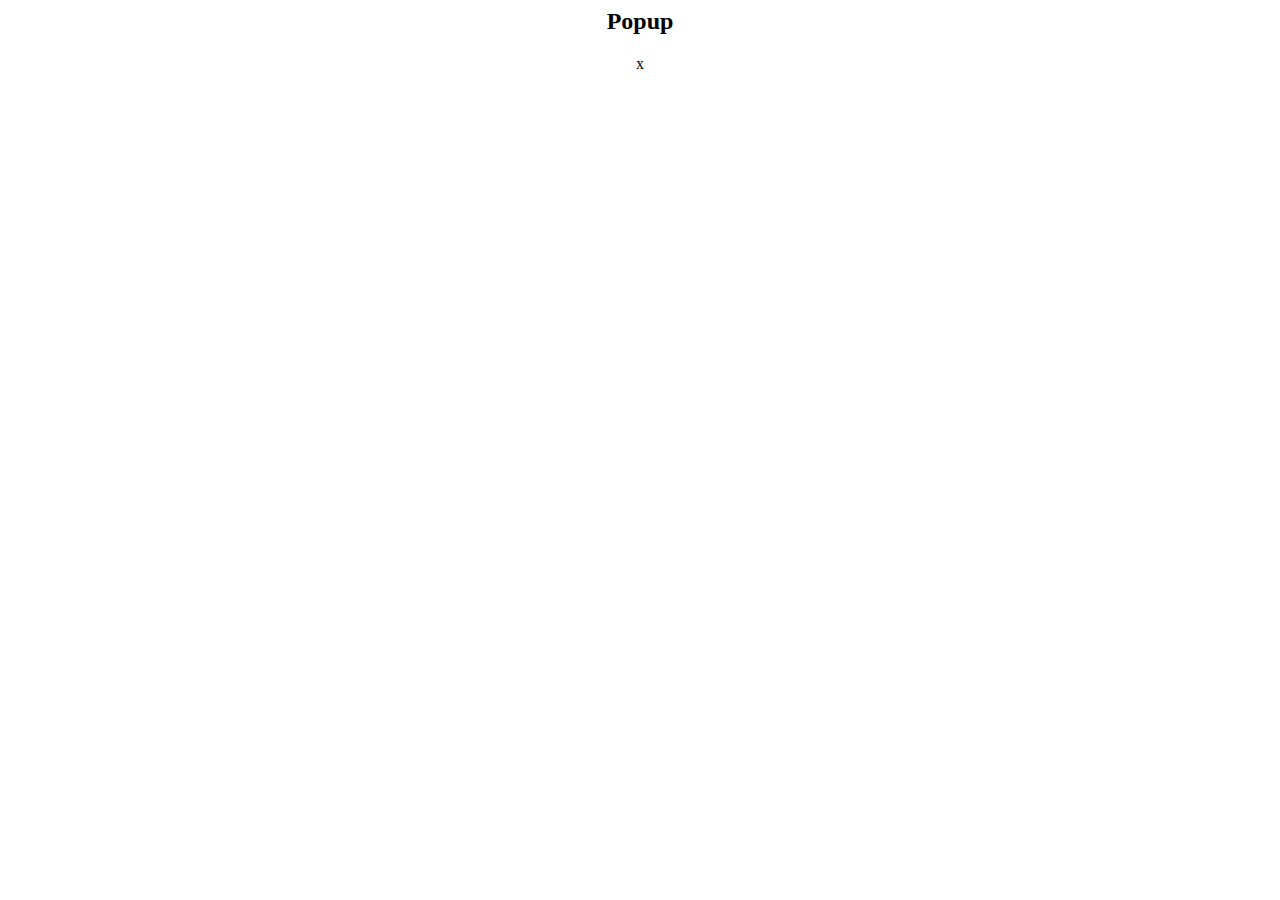
==== knap.html @ 3135425c "m" ====
<head>
    <link rel="stylesheet" href="css/knap.css">
</head>
    </head>
    <body style="text-align:center">
    
    <h2>Popup</h2>
    
    <div class="popup" onclick="myFunction()">x 
      <span class="popuptext" id="myPopup">A Simple Popup!</span>
    </div>
    
   
    </body>
    <script src="js/knap.js"></script>
    </html>
---- css/knap.css ----
/* Popup container - can be anything you want */
    .popup {
        position: relative;
        display: inline-block;
        cursor: pointer;
        -webkit-user-select: none;
        -moz-user-select: none;
        -ms-user-select: none;
        user-select: none;
        background-image: url(../images/flaskeknap.png);
      }
      
      /* The actual popup */
      .popup .popuptext {
        visibility: hidden;
        width: 160px;
        background-color: #555;
        color: #fff;
        text-align: center;
        border-radius: 6px;
        padding: 8px 0;
        position: absolute;
        z-index: 1;
        bottom: 125%;
        left: 50%;
        margin-left: -80px;
      }
      
      /* Popup arrow */
      .popup .popuptext::after {
        content: "";
        position: absolute;
        top: 100%;
        left: 50%;
        margin-left: -5px;
        border-width: 5px;
        border-style: solid;
        border-color: #555 transparent transparent transparent;
      }
      
      /* Toggle this class - hide and show the popup */
      .popup .show {
        visibility: visible;
        -webkit-animation: fadeIn 1s;
        animation: fadeIn 1s;
      }
      
      /* Add animation (fade in the popup) */
      @-webkit-keyframes fadeIn {
        from {opacity: 0;} 
        to {opacity: 1;}
      }
      
      @keyframes fadeIn {
        from {opacity: 0;}
        to {opacity:1 ;}
      }
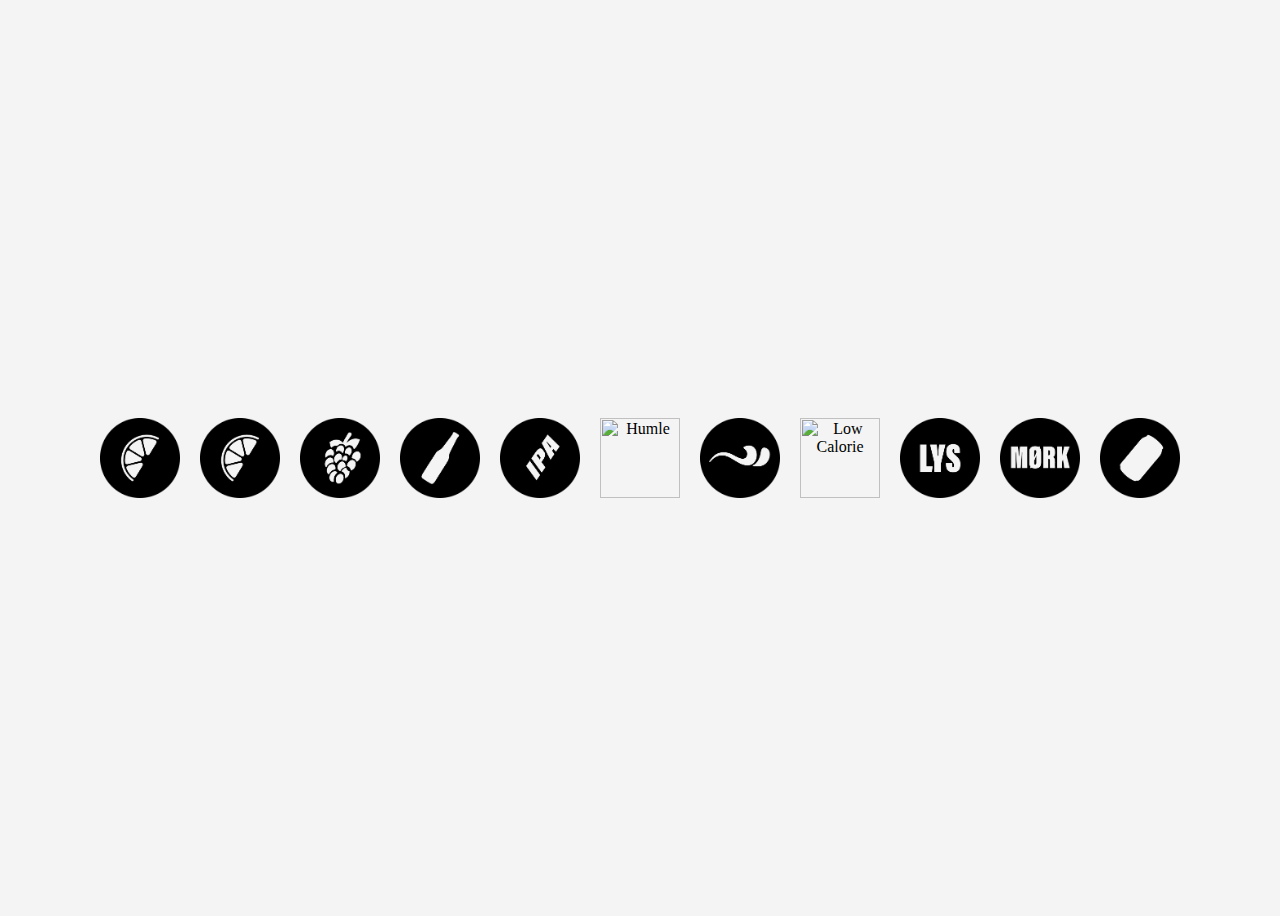
==== commit 7caa250f: "s" ====
--- a/knap.html
+++ b/knap.html
@@ -1,15 +1,21 @@
 <head>
     <link rel="stylesheet" href="css/knap.css">
 </head>
-    </head>
     <body style="text-align:center">
     
-    <h2>Popup</h2>
-    
-    <div class="popup" onclick="myFunction()">x 
-      <span class="popuptext" id="myPopup">A Simple Popup!</span>
-    </div>
-    
+        <div class="icon-container">
+            <div class="icon" data-text="Citron" data-img="images/citronknap.png"></div>
+            <div class="icon" data-text="Citron" data-img="images/citronknap.png"></div>
+            <div class="icon" data-text="Hindbær" data-img="images/hindbærknap.png"></div>
+            <div class="icon" data-text="Fås i Flaske" data-img="images/flaskeknap.png"></div>
+            <div class="icon" data-text="IPA" data-img="images/ipaknap.png"></div>
+            <div class="icon" data-text="Humle" data-img="images/Humle.png"></div>
+            <div class="icon" data-text="Balancerende" data-img="images/balanceknap.png"></div>
+            <div class="icon" data-text="Low Calorie" data-img="images/lowknap.png"></div>
+            <div class="icon" data-text="Lys Øl" data-img="images/lysknap.png"></div>
+            <div class="icon" data-text="Mørk ØL" data-img="images/mørkknap.png"></div>
+            <div class="icon" data-text="Fås i Dåse" data-img="images/dåseknap.png"></div>
+        </div>
    
     </body>
     <script src="js/knap.js"></script>
--- a/css/knap.css
+++ b/css/knap.css
@@ -1,57 +1,35 @@
-    /* Popup container - can be anything you want */
-    .popup {
-        position: relative;
-        display: inline-block;
-        cursor: pointer;
-        -webkit-user-select: none;
-        -moz-user-select: none;
-        -ms-user-select: none;
-        user-select: none;
-        background-image: url(../images/flaskeknap.png);
-      }
-      
-      /* The actual popup */
-      .popup .popuptext {
-        visibility: hidden;
-        width: 160px;
-        background-color: #555;
-        color: #fff;
-        text-align: center;
-        border-radius: 6px;
-        padding: 8px 0;
-        position: absolute;
-        z-index: 1;
-        bottom: 125%;
-        left: 50%;
-        margin-left: -80px;
-      }
-      
-      /* Popup arrow */
-      .popup .popuptext::after {
-        content: "";
-        position: absolute;
-        top: 100%;
-        left: 50%;
-        margin-left: -5px;
-        border-width: 5px;
-        border-style: solid;
-        border-color: #555 transparent transparent transparent;
-      }
-      
-      /* Toggle this class - hide and show the popup */
-      .popup .show {
-        visibility: visible;
-        -webkit-animation: fadeIn 1s;
-        animation: fadeIn 1s;
-      }
-      
-      /* Add animation (fade in the popup) */
-      @-webkit-keyframes fadeIn {
-        from {opacity: 0;} 
-        to {opacity: 1;}
-      }
-      
-      @keyframes fadeIn {
-        from {opacity: 0;}
-        to {opacity:1 ;}
-      }+body {
+    display: flex;
+    justify-content: center;
+    align-items: center;
+    height: 100vh;
+    background-color: #f4f4f4;
+}
+.icon-container {
+    display: flex;
+    gap: 20px;
+}
+.icon {
+    position: relative;
+    width: 80px;
+    height: 80px;
+    cursor: pointer;
+}
+.icon img {
+    width: 100%;
+    height: auto;
+}
+.popup {
+    position: absolute;
+    bottom: 100%;
+    left: 50%;
+    transform: translateX(-50%);
+    background-color: rgba(0, 0, 0, 0.8);
+    color: white;
+    padding: 5px 10px;
+    border-radius: 5px;
+    font-size: 14px;
+    white-space: nowrap;
+    opacity: 0;
+    transition: opacity 0.3s ease-in-out;
+}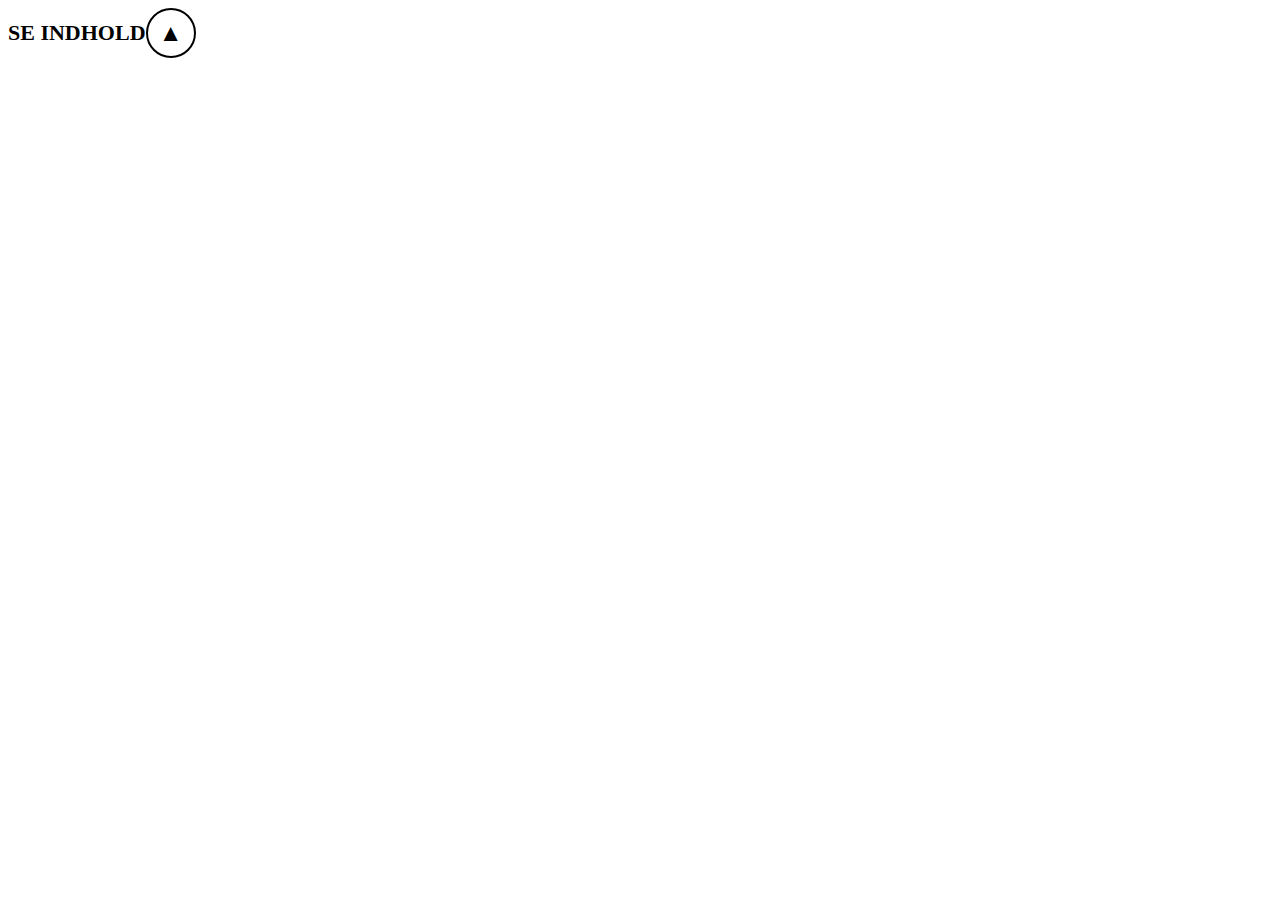
==== commit 4824ee74: "mm" ====
--- a/knap.html
+++ b/knap.html
@@ -1,22 +1,63 @@
+<!DOCTYPE html>
+<html lang="en">
 <head>
+    <meta charset="UTF-8">
+    <meta name="viewport" content="width=device-width, initial-scale=1.0">
+    <title>Document</title>
     <link rel="stylesheet" href="css/knap.css">
 </head>
-    <body style="text-align:center">
-    
-        <div class="icon-container">
-            <div class="icon" data-text="Citron" data-img="images/citronknap.png"></div>
-            <div class="icon" data-text="Citron" data-img="images/citronknap.png"></div>
-            <div class="icon" data-text="Hindbær" data-img="images/hindbærknap.png"></div>
-            <div class="icon" data-text="Fås i Flaske" data-img="images/flaskeknap.png"></div>
-            <div class="icon" data-text="IPA" data-img="images/ipaknap.png"></div>
-            <div class="icon" data-text="Humle" data-img="images/Humle.png"></div>
-            <div class="icon" data-text="Balancerende" data-img="images/balanceknap.png"></div>
-            <div class="icon" data-text="Low Calorie" data-img="images/lowknap.png"></div>
-            <div class="icon" data-text="Lys Øl" data-img="images/lysknap.png"></div>
-            <div class="icon" data-text="Mørk ØL" data-img="images/mørkknap.png"></div>
-            <div class="icon" data-text="Fås i Dåse" data-img="images/dåseknap.png"></div>
+<body>
+    <div class="container-box" id="olet">
+
+                  <div class="dropdown-container">
+                    <span class="dropdown-text">SE INDHOLD</span>
+                   <button class="dropdown-btn" onclick="toggleDropdown()">
+                    <span class="arrow">▲</span>
+                  </button>
+                  </div>
+                  </div>
+          
+          
+      
+<div class="dropdown-box" id="beerBox">
+       
+            <!-- Infografik -->
+            <div class="info-box">
+
+              <div class="info1">
+                <img src="images/dåse1.png" alt="Infographic 1" >
+                <p>
+
+                </p>
+              </div>
+
+              <div class="info2">
+                <img src="images/dåse2.png" alt="Infographic 2" >
+                <p>
+             
+                </p>
+              </div>
+              
+              <div class="info3">
+                <img src="images/dåse3.png" alt="Infographic 3" >
+                <p>
+               
+                  
+                </p>
+              </div>
+
+              <div class="info4">
+                <img src="images/dåse4.png" alt="Infographic 4">
+                <p>
+
+                </p>
+              </div>
+
+   
+
         </div>
-   
+        </div>
+
     </body>
     <script src="js/knap.js"></script>
     </html>
--- a/css/knap.css
+++ b/css/knap.css
@@ -1,35 +1,117 @@
-body {
+
+
+.dropdown-box {
+    position: static;
+    top: 100%;
+    left: 0;
+    width: 100%;
+    background-color: #E1D4C7;
+    overflow: hidden;
+    max-height: 0;
+    padding: 0 20px;
+    transition: max-height 1s ease-out, padding 0.3s ease, opacity 1s ease;
+    box-shadow: 0 4px 8px rgba(0, 0, 0, 0.2);
+    opacity: 0;
+    z-index: 1000;
     display: flex;
+    justify-content: space-between; /* Placerer billeder og tekst side om side */
+    height: 630px; /* Sætter højden på kasserne */
+}
+
+
+
+
+.info-box {
+    display: flex;
+    flex-direction: row;
+    justify-content: space-between;
+   
+    gap: 20px;
+  width: 100%;
+
+}
+.info1 img{
+    width: 20rem;
+    height: auto;
+    position: absolute;
+    top: 0;
+   
+}
+.info2 img{
+    width: 20rem;
+    height: auto;
+    position: absolute;
+    top: 50;
+   
+}
+.info3 img{
+    width: 20rem;
+    height: auto;
+    position: absolute;
+    top: 70;
+}
+.info4 img{
+    width: 20rem;
+    height: auto;
+    position: absolute;
+    top: 100;
+}
+.dropdown-container {
+    display: inline-flex; /* Sørger for, at teksten og knappen placeres horisontalt */
+    align-items: center; /* Centrerer indholdet vertikalt */
+  
+  
+
+  
+
+}
+
+/* 🎨 Pil roterer, når dropdown åbnes */
+.arrow {
+    transition: transform 0.3s ease;
+}
+
+
+/* 🎨 Når dropdown åbnes */
+.dropdown-box.show {
+    max-height: 1000px;
+    opacity: 1;
+    padding: 20px;
+    box-shadow: 0px 0px 5px 0px rgba(0, 0, 0, 0.5);
+}
+
+.dropdown-text {
+    font-size: 22px;
+    font-weight: bold;
+}
+
+/* 🎨 Justering af pilen, når dropdown åbnes */
+.dropdown-btn.open .arrow {
+    transform: rotate(180deg); /* Roter pilen */
+}
+.info-box p {
+    font-size: 24px; /* Juster skriftstørrelsen */
+    font-weight: bold; /* Fed skrift */
+    font-style: italic; /* Skrå skrift */
+    color: #6a1b1d; /* Mørk rød farve */
+    text-align: center; /* Centrer tekst */
+    margin-bottom: 20px; /* Afstand mellem afsnit */
+}
+
+/* 🎨 Dropdown-knap som en cirkel med sort pil */
+.dropdown-btn {
+    background-color: transparent;  /* Gør baggrunden gennemsigtig */
+    color: black;                   /* Sætter tekstfarven til sort */
+    padding: 10px 20px;             /* Tilføjer ekstra plads til teksten */
+    border: 2px solid black;        /* Tilføjer en sort kant rundt om cirklen */
+    border-radius: 50%;             /* Gør knappen til en cirkel */
+    cursor: pointer;
+    font-size: 24px;                /* Størrelse på pilen */
+    display: flex;           /* Sørger for tekst og pil er ved siden af hinanden */
     justify-content: center;
     align-items: center;
-    height: 100vh;
-    background-color: #f4f4f4;
-}
-.icon-container {
-    display: flex;
-    gap: 20px;
-}
-.icon {
     position: relative;
-    width: 80px;
-    height: 80px;
-    cursor: pointer;
-}
-.icon img {
-    width: 100%;
-    height: auto;
-}
-.popup {
-    position: absolute;
-    bottom: 100%;
-    left: 50%;
-    transform: translateX(-50%);
-    background-color: rgba(0, 0, 0, 0.8);
-    color: white;
-    padding: 5px 10px;
-    border-radius: 5px;
-    font-size: 14px;
-    white-space: nowrap;
-    opacity: 0;
-    transition: opacity 0.3s ease-in-out;
+    transition: background-color 0.3s ease, transform 0.3s ease;
+    height: 50px;
+    width: 50px;
 }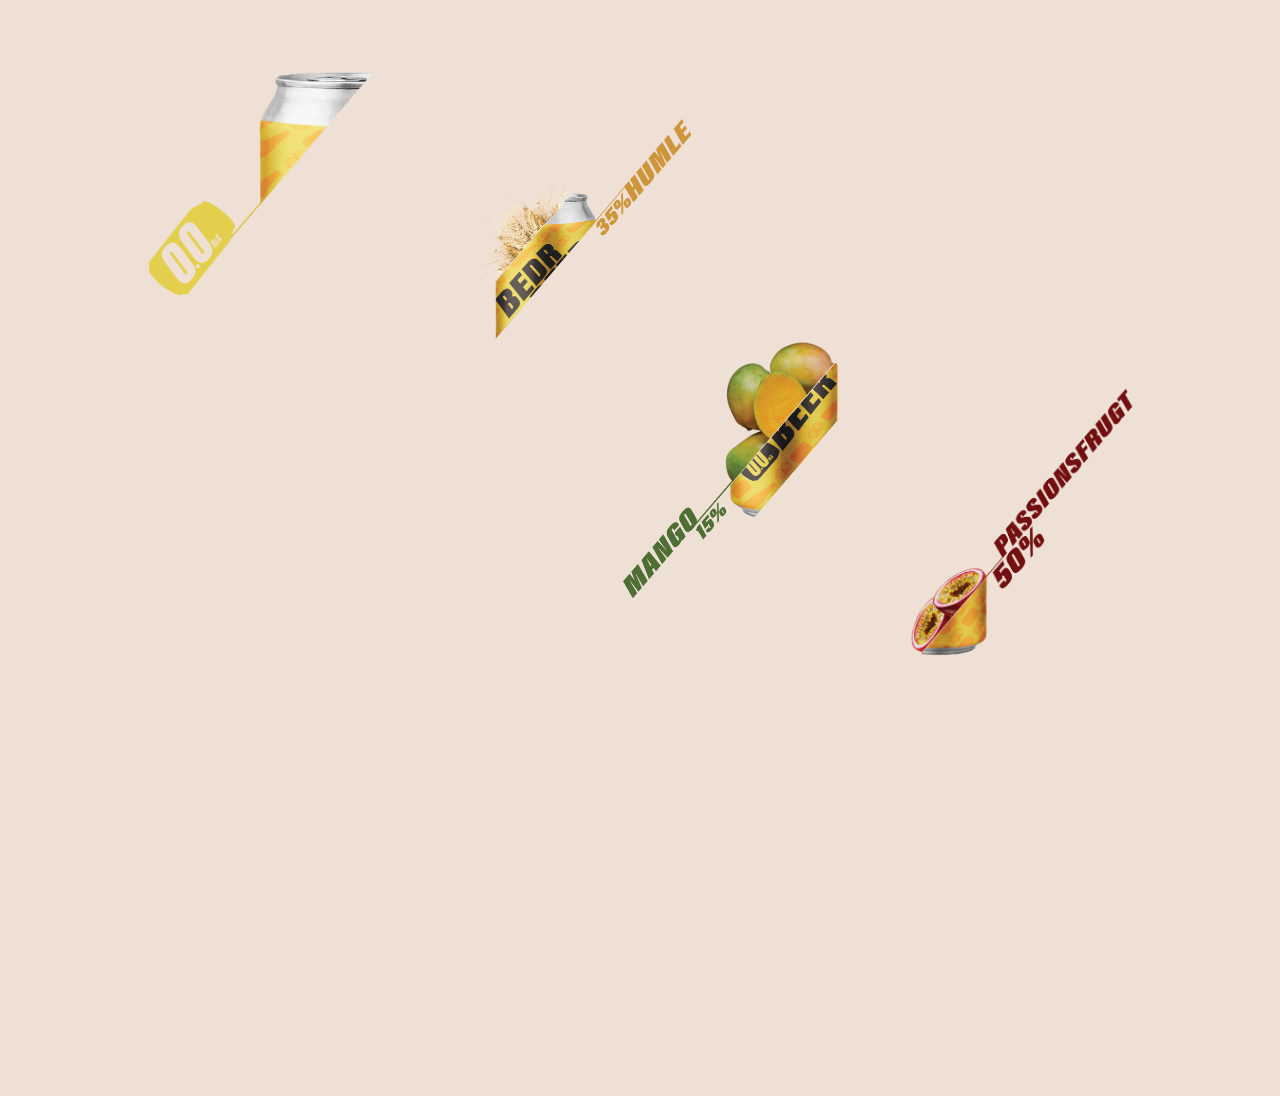
==== commit 68e3170b: "hhh" ====
--- a/knap.html
+++ b/knap.html
@@ -7,56 +7,30 @@
     <link rel="stylesheet" href="css/knap.css">
 </head>
 <body>
-    <div class="container-box" id="olet">
+    <div class="info-box">
 
-                  <div class="dropdown-container">
-                    <span class="dropdown-text">SE INDHOLD</span>
-                   <button class="dropdown-btn" onclick="toggleDropdown()">
-                    <span class="arrow">▲</span>
-                  </button>
-                  </div>
-                  </div>
-          
-          
-      
-<div class="dropdown-box" id="beerBox">
-       
-            <!-- Infografik -->
-            <div class="info-box">
-
-              <div class="info1">
-                <img src="images/dåse1.png" alt="Infographic 1" >
-                <p>
-
-                </p>
-              </div>
-
-              <div class="info2">
-                <img src="images/dåse2.png" alt="Infographic 2" >
-                <p>
-             
-                </p>
-              </div>
-              
-              <div class="info3">
-                <img src="images/dåse3.png" alt="Infographic 3" >
-                <p>
-               
-                  
-                </p>
-              </div>
-
-              <div class="info4">
-                <img src="images/dåse4.png" alt="Infographic 4">
-                <p>
-
-                </p>
-              </div>
-
-   
-
+        <div class="info-item" id="info1">
+            <p>Grape sour med subtil bitter kant fra rød grapefrugt.</p>
+            <img src="images/dåse1.png" alt="Infographic 1">
+            
         </div>
+    
+        <div class="info-item" id="info2">
+            <img src="images/dåse2.png" alt="Infographic 2">
+            <p>35% Humle giver en frisk og rund smag.</p>
         </div>
+    
+        <div class="info-item" id="info3">
+            <img src="images/dåse3.png" alt="Infographic 3">
+            <p>15% Mango, sødme og tropiske noter.</p>
+        </div>
+    
+        <div class="info-item" id="info4">
+            <img src="images/dåse4.png" alt="Infographic 4">
+            <p>50% Passionsfrugt, sød-syrlig balance.</p>
+        </div>
+    
+    </div>
 
     </body>
     <script src="js/knap.js"></script>
--- a/css/knap.css
+++ b/css/knap.css
@@ -1,117 +1,108 @@
+body {
+    background-color: #eee0d5;
+ 
+    font-family: Arial, sans-serif;
+}
 
+.info-box {
+    position: relative;
+    width: 100%;
+    height: 120vh;
+    overflow-x: hidden;
+   
+}
 
-.dropdown-box {
-    position: static;
-    top: 100%;
-    left: 0;
-    width: 100%;
-    background-color: #E1D4C7;
-    overflow: hidden;
-    max-height: 0;
-    padding: 0 20px;
-    transition: max-height 1s ease-out, padding 0.3s ease, opacity 1s ease;
-    box-shadow: 0 4px 8px rgba(0, 0, 0, 0.2);
-    opacity: 0;
-    z-index: 1000;
-    display: flex;
-    justify-content: space-between; /* Placerer billeder og tekst side om side */
-    height: 630px; /* Sætter højden på kasserne */
+.info-item {
+    position: absolute;
+    width: 250px;
+    transition: transform 0.9s ease;
+}
+
+.info-item:hover {
+    transform: scale(1.05);
+    
 }
 
 
+.info-item img {
+    width: 100%;
+    display: block;
+}
 
-
-.info-box {
-    display: flex;
-    flex-direction: row;
-    justify-content: space-between;
-   
-    gap: 20px;
-  width: 100%;
-
-}
-.info1 img{
-    width: 20rem;
-    height: auto;
+.info-item p {
     position: absolute;
-    top: 0;
-   
-}
-.info2 img{
-    width: 20rem;
-    height: auto;
-    position: absolute;
-    top: 50;
-   
-}
-.info3 img{
-    width: 20rem;
-    height: auto;
-    position: absolute;
-    top: 70;
-}
-.info4 img{
-    width: 20rem;
-    height: auto;
-    position: absolute;
-    top: 100;
-}
-.dropdown-container {
-    display: inline-flex; /* Sørger for, at teksten og knappen placeres horisontalt */
-    align-items: center; /* Centrerer indholdet vertikalt */
-  
-  
-
-  
+    opacity: 0;
+    transition: opacity 0.3s;
+    transform-origin: left;
+    font-size: 24px;
+    font-weight: bold;
+    font-style: italic;
+    color: #b22222;
+    pointer-events: none;
+    transform: rotate(-45deg);
 
 }
 
-/* 🎨 Pil roterer, når dropdown åbnes */
-.arrow {
-    transition: transform 0.3s ease;
+.info-item:hover p {
+    opacity: 1;
+}
+#info1:hover img {
+    transform:  translateX(-80px) translateY(80px);
+    transition: 0.5s ease-in-out ;
+    z-index: 1;
+}
+#info2:hover img {
+    transform:  translateX(80px) translateY(-80px);
+    transition: 0.5s ease-in-out ;
+    z-index: 1;
+}
+
+#info3:hover img {
+    transform:  translateX(-80px) translateY(80px);
+    transition: 0.5s;
+    z-index: 1;
+}
+
+#info4:hover img {
+    transform:  translateX(80px) translateY(-80px);
+    transition: 0.5s;
+    z-index: 1;
+}
+
+/* Placering af elementerne skråt */
+#info1 { top: 0%; left: 10%; }
+#info2 { top: 10%; left: 35%; }
+#info3 { top: 25%; left: 48%; }
+#info4 { top: 35%; left: 70%; }
+
+/* Skrå tekster rotationsgrad */
+
+#info1 p { 
+    transform: rotate(-51deg) ; 
+    top: 40%; 
+    left: -30%;
+    width: 100%; 
+    }
+
+#info2 p { 
+    transform: rotate(-50deg); 
+    top: 120%; 
+    left: -80%;
+    width: 1000%; 
+}
+
+ #info3 p { 
+    transform: rotate(-51deg);             
+    top: 30%; 
+    left: 10%;
+    width: 1000%; 
+    
 }
 
 
-/* 🎨 Når dropdown åbnes */
-.dropdown-box.show {
-    max-height: 1000px;
-    opacity: 1;
-    padding: 20px;
-    box-shadow: 0px 0px 5px 0px rgba(0, 0, 0, 0.5);
-}
-
-.dropdown-text {
-    font-size: 22px;
-    font-weight: bold;
-}
-
-/* 🎨 Justering af pilen, når dropdown åbnes */
-.dropdown-btn.open .arrow {
-    transform: rotate(180deg); /* Roter pilen */
-}
-.info-box p {
-    font-size: 24px; /* Juster skriftstørrelsen */
-    font-weight: bold; /* Fed skrift */
-    font-style: italic; /* Skrå skrift */
-    color: #6a1b1d; /* Mørk rød farve */
-    text-align: center; /* Centrer tekst */
-    margin-bottom: 20px; /* Afstand mellem afsnit */
-}
-
-/* 🎨 Dropdown-knap som en cirkel med sort pil */
-.dropdown-btn {
-    background-color: transparent;  /* Gør baggrunden gennemsigtig */
-    color: black;                   /* Sætter tekstfarven til sort */
-    padding: 10px 20px;             /* Tilføjer ekstra plads til teksten */
-    border: 2px solid black;        /* Tilføjer en sort kant rundt om cirklen */
-    border-radius: 50%;             /* Gør knappen til en cirkel */
-    cursor: pointer;
-    font-size: 24px;                /* Størrelse på pilen */
-    display: flex;           /* Sørger for tekst og pil er ved siden af hinanden */
-    justify-content: center;
-    align-items: center;
-    position: relative;
-    transition: background-color 0.3s ease, transform 0.3s ease;
-    height: 50px;
-    width: 50px;
-}+#info4 p { 
+    transform: rotate(-51deg); 
+    top: 100%; 
+    left: -60%;
+    width: 1000%; 
+ }